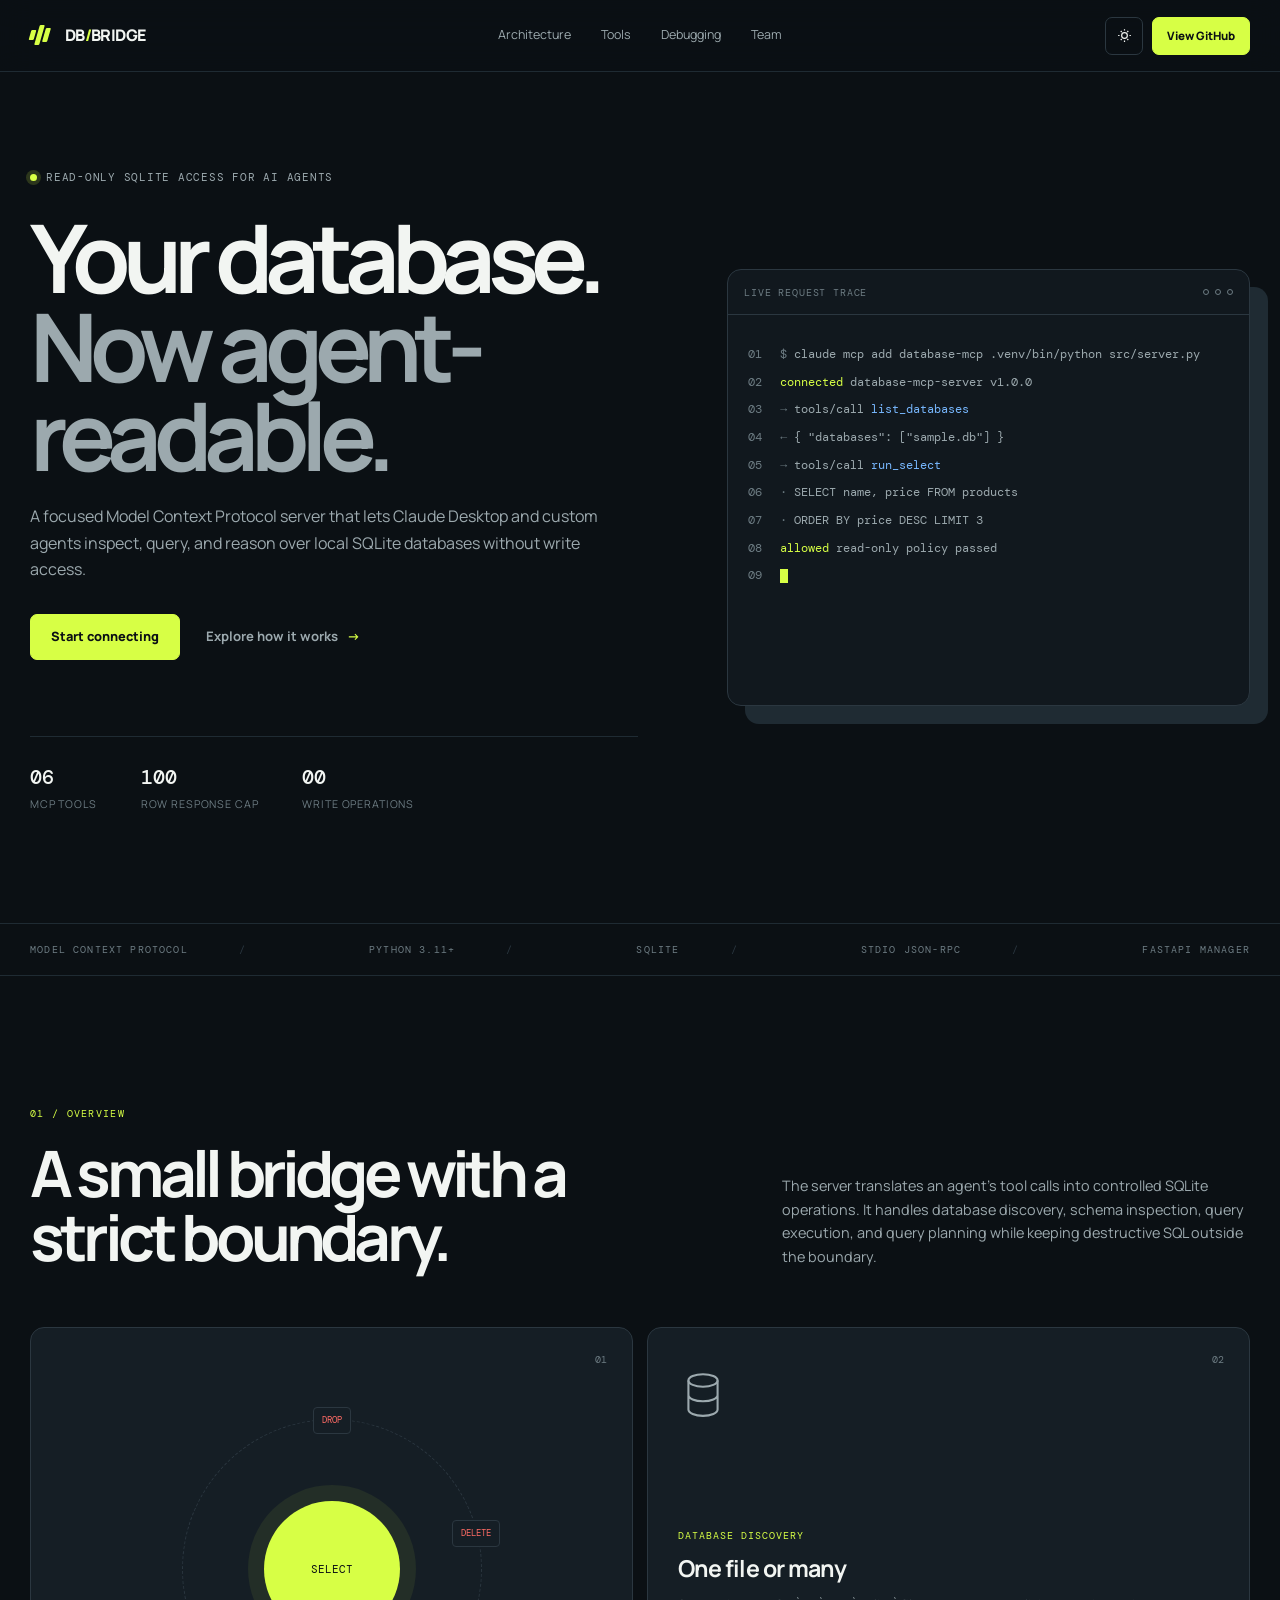
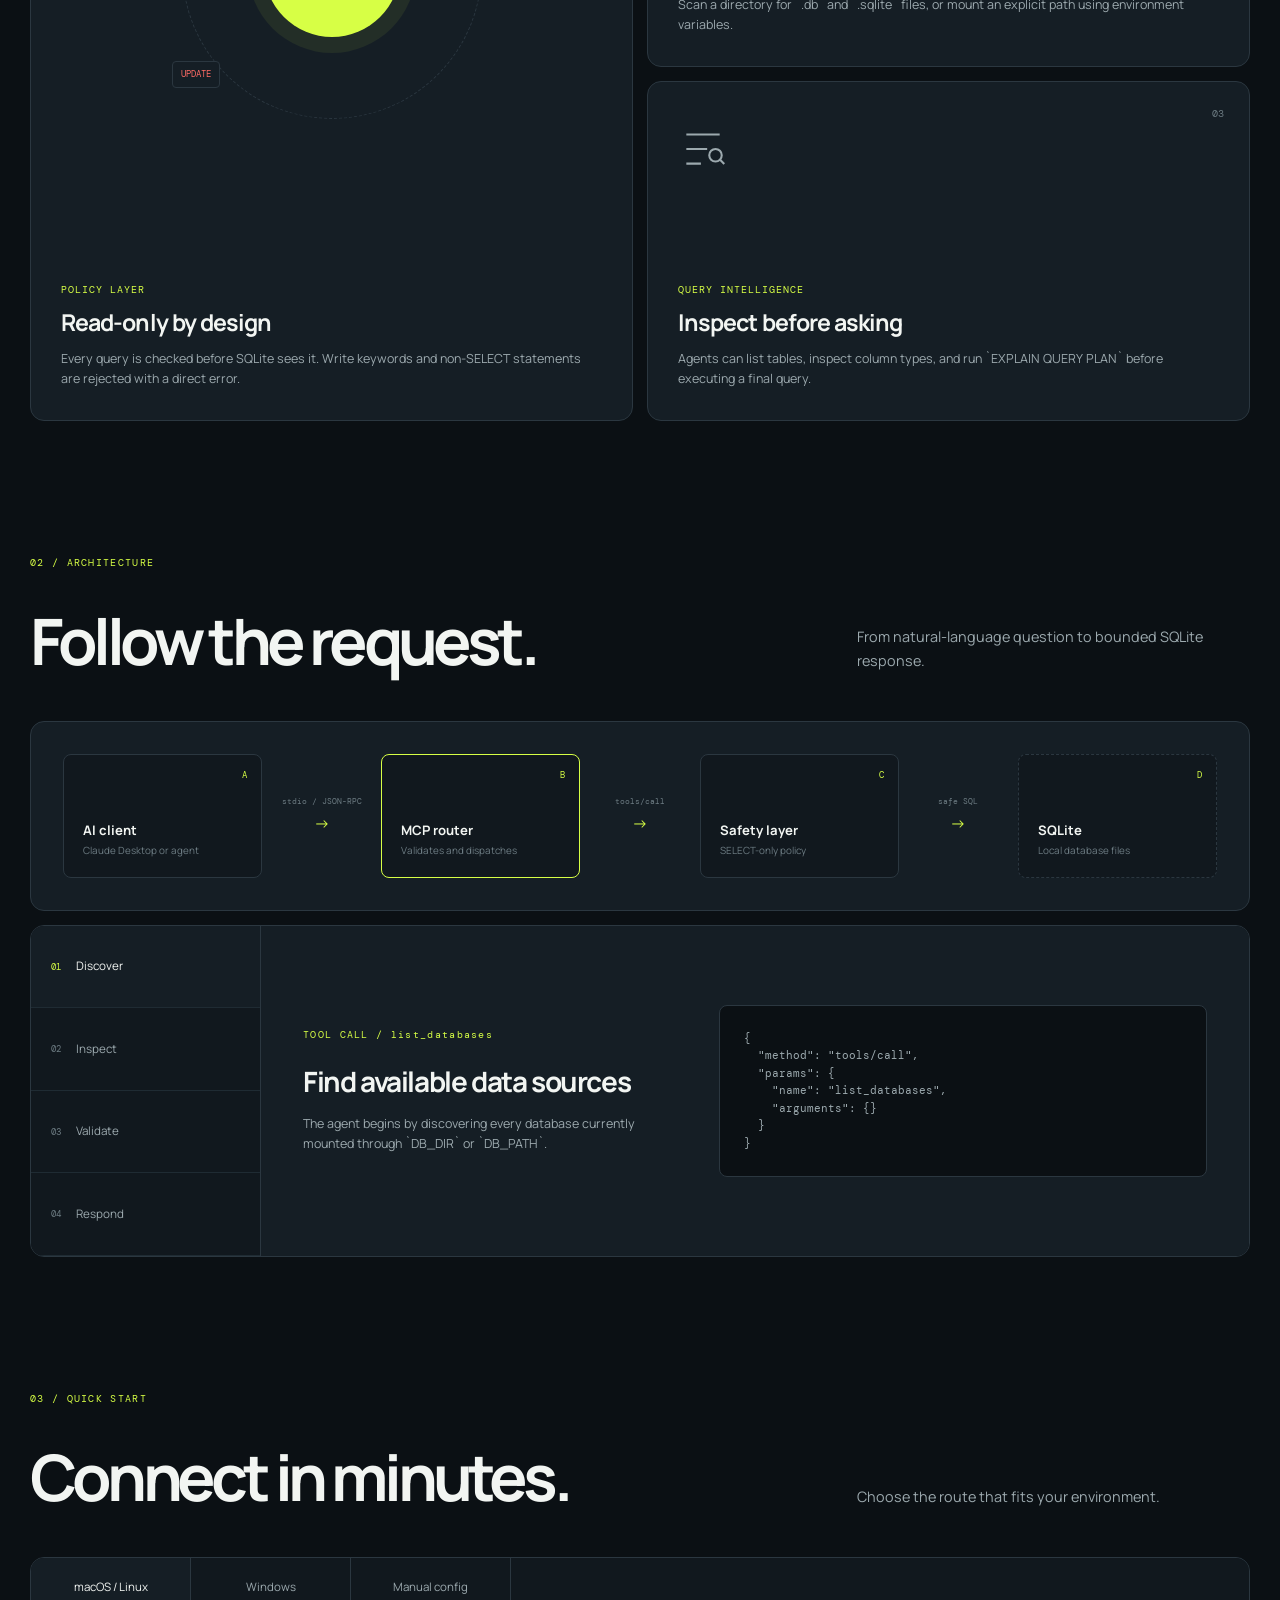
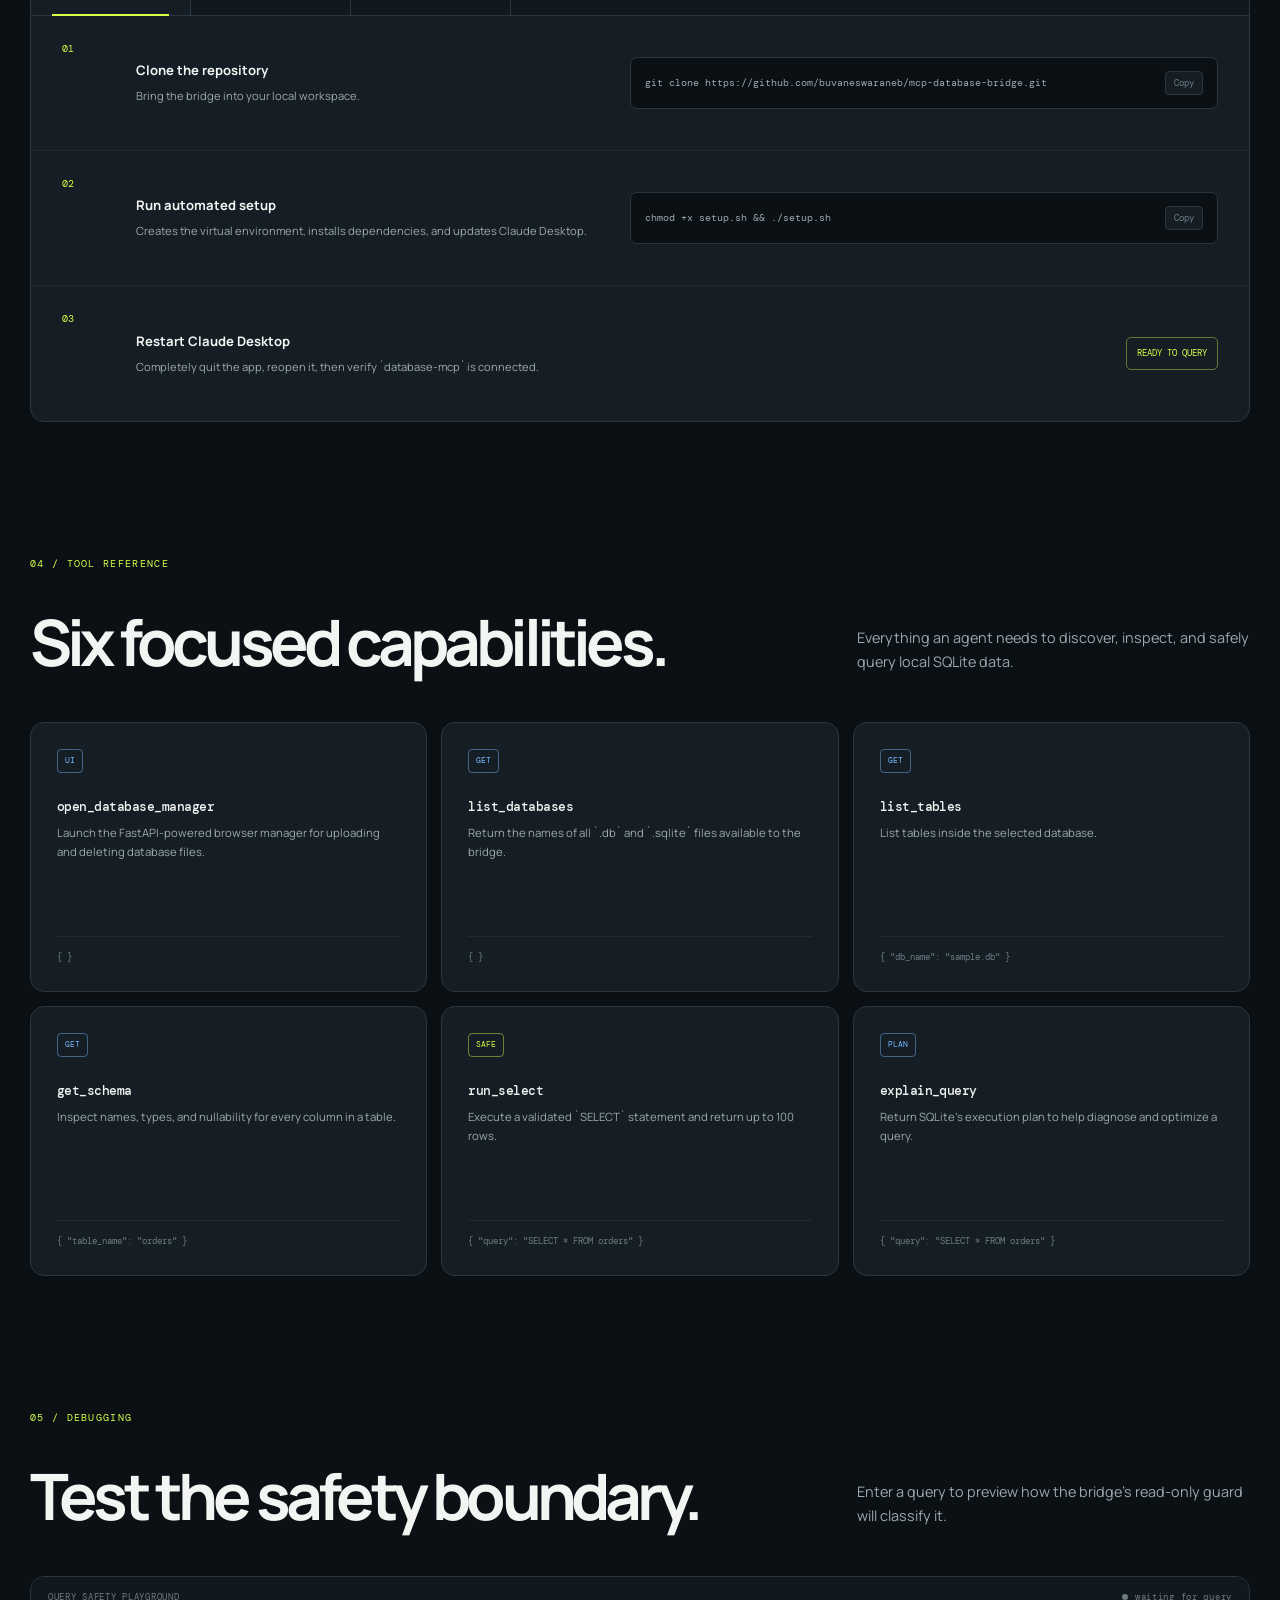
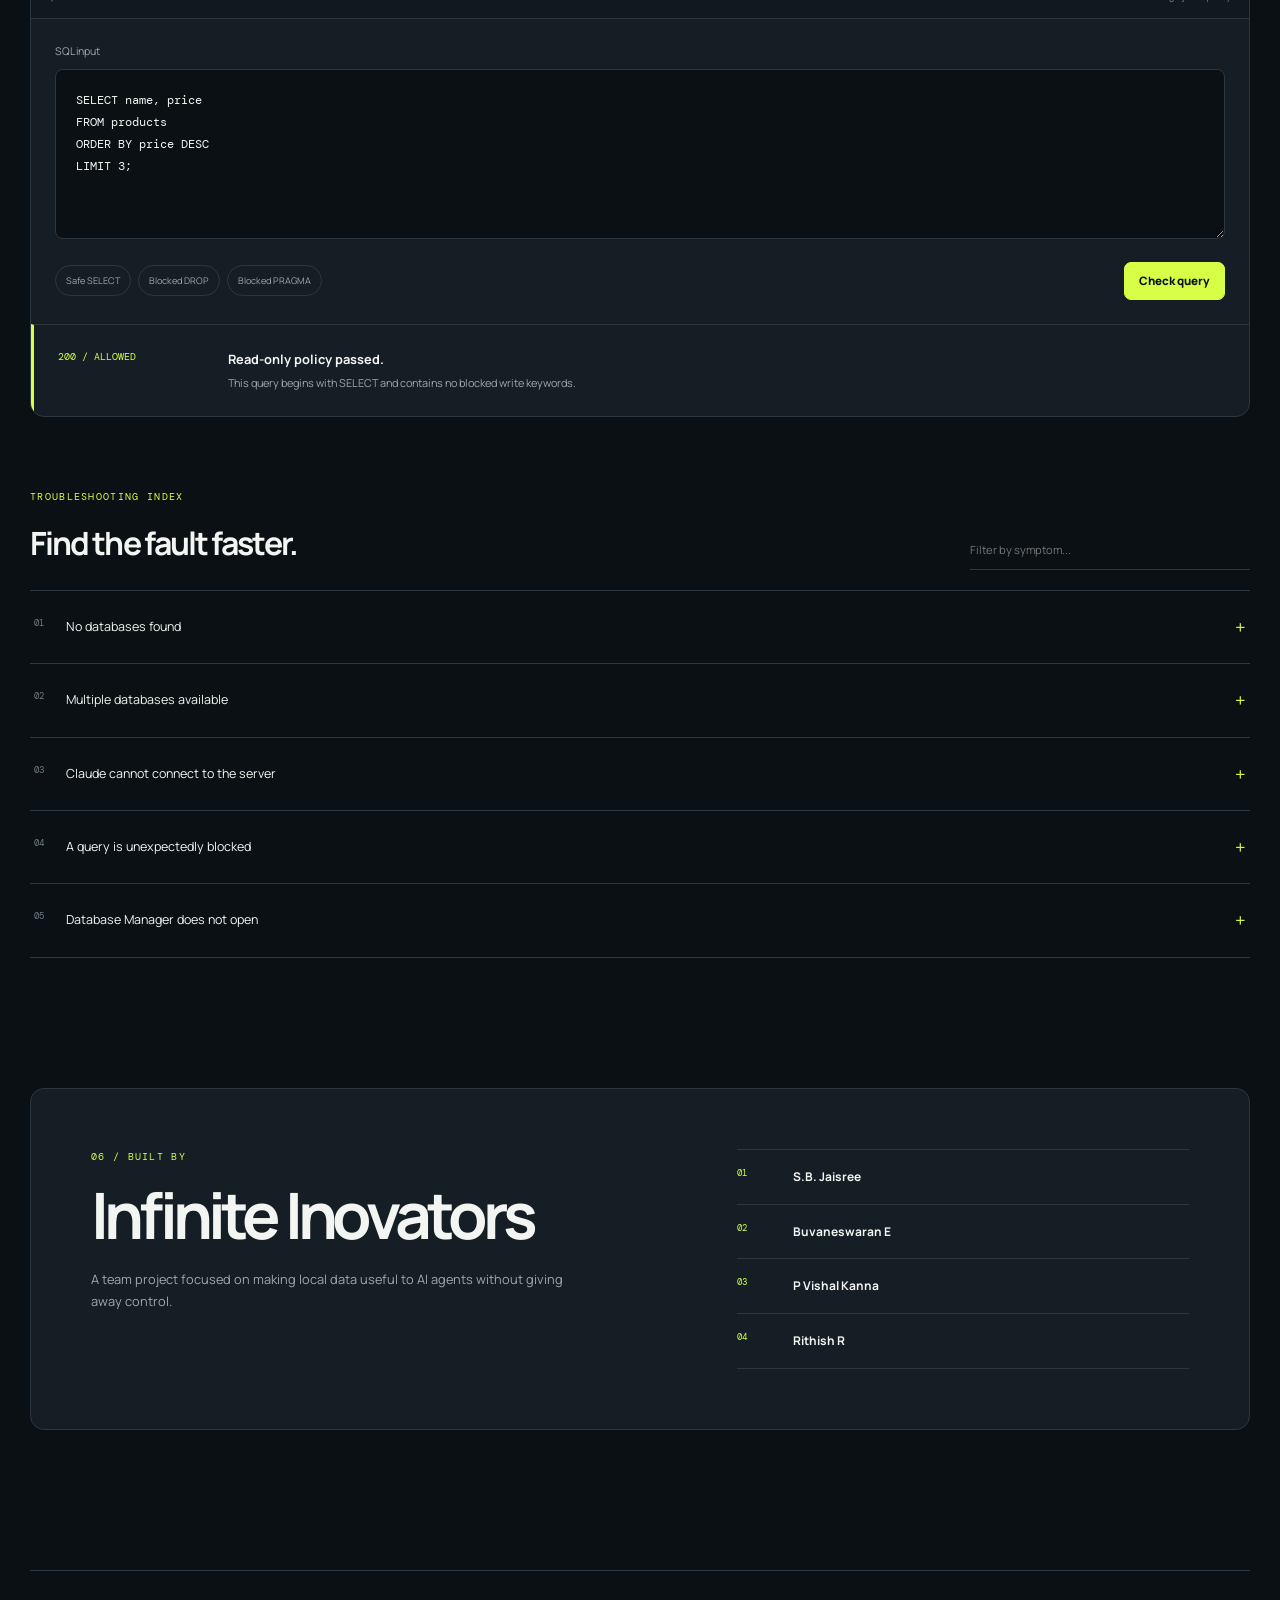
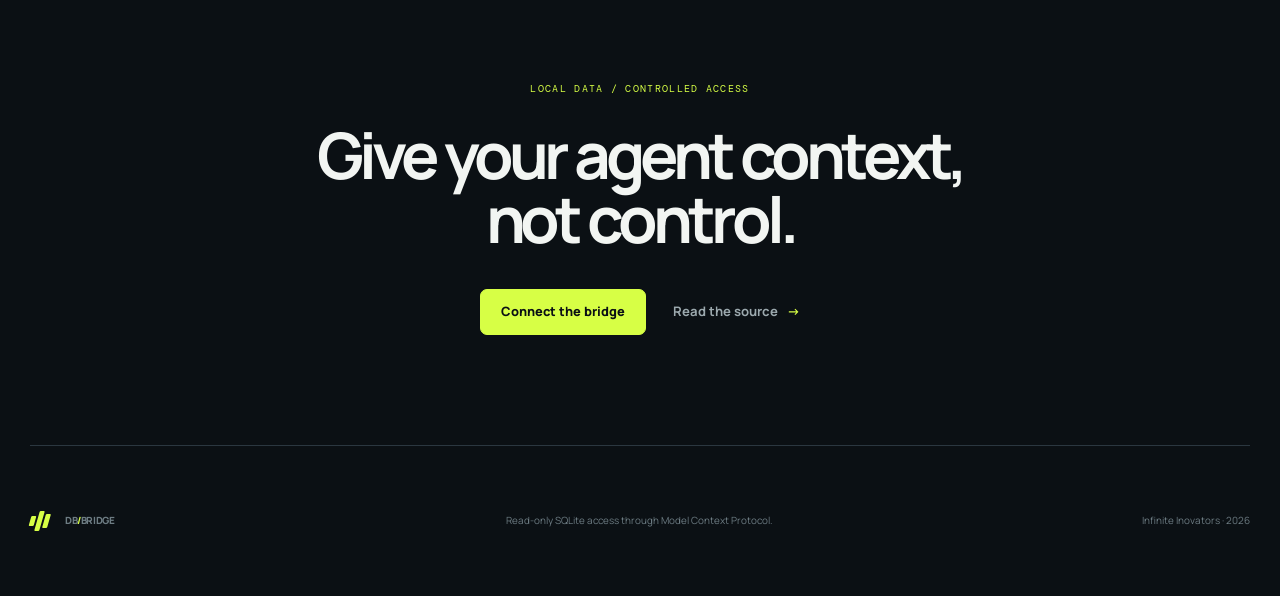
==== docs/web/index.html @ 30cb0cdf "Refactor code structure for improved readability and maintainability" ====
<!DOCTYPE html>
<html lang="en">
<head>
  <meta charset="UTF-8">
  <meta name="viewport" content="width=device-width, initial-scale=1.0">
  <meta name="description" content="Documentation for MCP Database Bridge, a read-only SQLite connector for AI agents.">
  <meta name="theme-color" content="#0b1014">
  <title>MCP Database Bridge | Documentation</title>
  <link rel="icon" type="image/jpeg" href="img/logo.png">
  <link rel="apple-touch-icon" href="img/logo.png">
  <link rel="preconnect" href="https://fonts.googleapis.com">
  <link rel="preconnect" href="https://fonts.gstatic.com" crossorigin>
  <link href="https://fonts.googleapis.com/css2?family=DM+Mono:wght@400;500&family=Manrope:wght@400;500;600;700;800&display=swap" rel="stylesheet">
  <link rel="stylesheet" href="style.css">
</head>
<body>
  <div class="progress-bar" id="progressBar"></div>

  <header class="site-header">
    <a class="brand" href="#top" aria-label="MCP Database Bridge home">
      <span class="brand-mark" aria-hidden="true">
        <span></span><span></span><span></span>
      </span>
      <span>DB<span class="brand-slash">/</span>BRIDGE</span>
    </a>
    <nav class="top-nav" aria-label="Primary navigation">
      <a href="#architecture">Architecture</a>
      <a href="#tools">Tools</a>
      <a href="#debugging">Debugging</a>
      <a href="#team">Team</a>
    </nav>
    <div class="header-actions">
      <button class="icon-button" id="themeToggle" type="button" aria-label="Toggle color theme">
        <svg viewBox="0 0 24 24" aria-hidden="true"><path d="M12 3v2m0 14v2M3 12h2m14 0h2m-3.64-6.36-1.42 1.42M8.06 16.94l-1.42 1.42m0-12.72 1.42 1.42m7.88 9.88 1.42 1.42M16 12a4 4 0 1 1-8 0 4 4 0 0 1 8 0Z"/></svg>
      </button>
      <a class="button button-small" href="https://github.com/buvaneswaraneb/mcp-database-bridge" target="_blank" rel="noreferrer">View GitHub</a>
    </div>
  </header>

  <main id="top">
    <section class="hero">
      <div class="hero-grid" aria-hidden="true"></div>
      <div class="hero-content reveal">
        <div class="eyebrow"><span class="status-dot"></span> Read-only SQLite access for AI agents</div>
        <h1>Your database.<br><span>Now agent-readable.</span></h1>
        <p class="hero-copy">A focused Model Context Protocol server that lets Claude Desktop and custom agents inspect, query, and reason over local SQLite databases without write access.</p>
        <div class="hero-actions">
          <a class="button" href="#quick-start">Start connecting</a>
          <a class="text-link" href="#architecture">Explore how it works <span aria-hidden="true">→</span></a>
        </div>
        <div class="hero-metrics" aria-label="Project highlights">
          <div><strong>06</strong><span>MCP tools</span></div>
          <div><strong>100</strong><span>row response cap</span></div>
          <div><strong>00</strong><span>write operations</span></div>
        </div>
      </div>

      <div class="terminal-window reveal">
        <div class="terminal-bar">
          <span>live request trace</span>
          <div class="terminal-controls"><i></i><i></i><i></i></div>
        </div>
        <div class="terminal-body" id="terminalBody">
          <div><span class="line-num">01</span><span class="muted">$</span> claude mcp add database-mcp .venv/bin/python src/server.py</div>
          <div><span class="line-num">02</span><span class="success">connected</span> database-mcp-server v1.0.0</div>
          <div><span class="line-num">03</span><span class="muted">→</span> tools/call <span class="accent">list_databases</span></div>
          <div><span class="line-num">04</span><span class="muted">←</span> { "databases": ["sample.db"] }</div>
          <div><span class="line-num">05</span><span class="muted">→</span> tools/call <span class="accent">run_select</span></div>
          <div><span class="line-num">06</span><span class="muted">·</span> SELECT name, price FROM products</div>
          <div><span class="line-num">07</span><span class="muted">·</span> ORDER BY price DESC LIMIT 3</div>
          <div><span class="line-num">08</span><span class="success">allowed</span> read-only policy passed</div>
          <div><span class="line-num">09</span><span class="cursor"></span></div>
        </div>
      </div>
    </section>

    <section class="trust-strip" aria-label="Technology stack">
      <span>MODEL CONTEXT PROTOCOL</span>
      <span>PYTHON 3.11+</span>
      <span>SQLITE</span>
      <span>STDIO JSON-RPC</span>
      <span>FASTAPI MANAGER</span>
    </section>

    <section class="section section-intro reveal">
      <div>
        <span class="section-kicker">01 / OVERVIEW</span>
        <h2>A small bridge with a strict boundary.</h2>
      </div>
      <p>The server translates an agent's tool calls into controlled SQLite operations. It handles database discovery, schema inspection, query execution, and query planning while keeping destructive SQL outside the boundary.</p>
    </section>

    <section class="feature-grid">
      <article class="feature-card feature-card-large reveal">
        <div class="card-index">01</div>
        <div class="safety-visual" aria-hidden="true">
          <div class="safety-ring outer"><span>DROP</span><span>UPDATE</span><span>DELETE</span></div>
          <div class="safety-ring inner">SELECT</div>
        </div>
        <div>
          <span class="card-label">Policy layer</span>
          <h3>Read-only by design</h3>
          <p>Every query is checked before SQLite sees it. Write keywords and non-SELECT statements are rejected with a direct error.</p>
        </div>
      </article>
      <article class="feature-card reveal">
        <div class="card-index">02</div>
        <div class="mini-icon">
          <svg viewBox="0 0 24 24" aria-hidden="true"><ellipse cx="12" cy="5" rx="7" ry="3"/><path d="M5 5v7c0 1.7 3.1 3 7 3s7-1.3 7-3V5M5 12v7c0 1.7 3.1 3 7 3s7-1.3 7-3v-7"/></svg>
        </div>
        <span class="card-label">Database discovery</span>
        <h3>One file or many</h3>
        <p>Scan a directory for `.db` and `.sqlite` files, or mount an explicit path using environment variables.</p>
      </article>
      <article class="feature-card reveal">
        <div class="card-index">03</div>
        <div class="mini-icon">
          <svg viewBox="0 0 24 24" aria-hidden="true"><path d="M4 5h16M4 12h10M4 19h7"/><circle cx="18" cy="15" r="3"/><path d="m20.2 17.2 2 2"/></svg>
        </div>
        <span class="card-label">Query intelligence</span>
        <h3>Inspect before asking</h3>
        <p>Agents can list tables, inspect column types, and run `EXPLAIN QUERY PLAN` before executing a final query.</p>
      </article>
    </section>

    <section class="section" id="architecture">
      <div class="section-heading reveal">
        <span class="section-kicker">02 / ARCHITECTURE</span>
        <h2>Follow the request.</h2>
        <p>From natural-language question to bounded SQLite response.</p>
      </div>

      <div class="flow-diagram reveal" aria-label="Architecture flow diagram">
        <div class="flow-node">
          <span class="node-id">A</span>
          <strong>AI client</strong>
          <small>Claude Desktop or agent</small>
        </div>
        <div class="flow-arrow"><span>stdio / JSON-RPC</span><i>→</i></div>
        <div class="flow-node active">
          <span class="node-id">B</span>
          <strong>MCP router</strong>
          <small>Validates and dispatches</small>
        </div>
        <div class="flow-arrow"><span>tools/call</span><i>→</i></div>
        <div class="flow-node">
          <span class="node-id">C</span>
          <strong>Safety layer</strong>
          <small>SELECT-only policy</small>
        </div>
        <div class="flow-arrow"><span>safe SQL</span><i>→</i></div>
        <div class="flow-node database-node">
          <span class="node-id">D</span>
          <strong>SQLite</strong>
          <small>Local database files</small>
        </div>
      </div>

      <div class="request-walkthrough reveal">
        <div class="walkthrough-tabs" role="tablist" aria-label="Request stages">
          <button class="walkthrough-tab active" type="button" data-step="0"><span>01</span> Discover</button>
          <button class="walkthrough-tab" type="button" data-step="1"><span>02</span> Inspect</button>
          <button class="walkthrough-tab" type="button" data-step="2"><span>03</span> Validate</button>
          <button class="walkthrough-tab" type="button" data-step="3"><span>04</span> Respond</button>
        </div>
        <div class="walkthrough-panel">
          <div>
            <span class="panel-label" id="flowLabel">TOOL CALL / list_databases</span>
            <h3 id="flowTitle">Find available data sources</h3>
            <p id="flowCopy">The agent begins by discovering every database currently mounted through `DB_DIR` or `DB_PATH`.</p>
          </div>
          <pre><code id="flowCode">{
  "method": "tools/call",
  "params": {
    "name": "list_databases",
    "arguments": {}
  }
}</code></pre>
        </div>
      </div>
    </section>

    <section class="section" id="quick-start">
      <div class="section-heading reveal">
        <span class="section-kicker">03 / QUICK START</span>
        <h2>Connect in minutes.</h2>
        <p>Choose the route that fits your environment.</p>
      </div>

      <div class="setup-shell reveal">
        <div class="setup-tabs" role="tablist" aria-label="Setup operating system">
          <button class="setup-tab active" type="button" data-target="setup-mac">macOS / Linux</button>
          <button class="setup-tab" type="button" data-target="setup-windows">Windows</button>
          <button class="setup-tab" type="button" data-target="setup-manual">Manual config</button>
        </div>
        <div class="setup-panel active" id="setup-mac">
          <ol class="steps">
            <li><span>01</span><div><strong>Clone the repository</strong><p>Bring the bridge into your local workspace.</p></div><div class="code-row"><code>git clone https://github.com/buvaneswaraneb/mcp-database-bridge.git</code><button class="copy-button" type="button" aria-label="Copy command">Copy</button></div></li>
            <li><span>02</span><div><strong>Run automated setup</strong><p>Creates the virtual environment, installs dependencies, and updates Claude Desktop.</p></div><div class="code-row"><code>chmod +x setup.sh &amp;&amp; ./setup.sh</code><button class="copy-button" type="button" aria-label="Copy command">Copy</button></div></li>
            <li><span>03</span><div><strong>Restart Claude Desktop</strong><p>Completely quit the app, reopen it, then verify `database-mcp` is connected.</p></div><div class="step-state">READY TO QUERY</div></li>
          </ol>
        </div>
        <div class="setup-panel" id="setup-windows">
          <ol class="steps">
            <li><span>01</span><div><strong>Clone and enter the project</strong><p>Use PowerShell or Command Prompt.</p></div><div class="code-row"><code>git clone https://github.com/buvaneswaraneb/mcp-database-bridge.git</code><button class="copy-button" type="button" aria-label="Copy command">Copy</button></div></li>
            <li><span>02</span><div><strong>Run the setup script</strong><p>Installs the Python environment and configures Claude Desktop.</p></div><div class="code-row"><code>setup.bat</code><button class="copy-button" type="button" aria-label="Copy command">Copy</button></div></li>
            <li><span>03</span><div><strong>Restart Claude Desktop</strong><p>Close the application completely before reopening it.</p></div><div class="step-state">READY TO QUERY</div></li>
          </ol>
        </div>
        <div class="setup-panel" id="setup-manual">
          <div class="manual-grid">
            <div>
              <span class="panel-label">CLAUDE CODE</span>
              <p>Register the MCP server using the Python executable from your virtual environment.</p>
              <div class="code-block"><button class="copy-button" type="button" aria-label="Copy command">Copy</button><code>python3 -m venv .venv
source .venv/bin/activate
pip install -r requirements.txt
claude mcp add database-mcp .venv/bin/python src/server.py</code></div>
            </div>
            <div>
              <span class="panel-label">ENVIRONMENT</span>
              <p>Mount a directory of databases or a single explicit database path.</p>
              <div class="code-block"><button class="copy-button" type="button" aria-label="Copy environment example">Copy</button><code>DB_DIR=/absolute/path/to/databases
DB_PATH=/absolute/path/to/example.db</code></div>
            </div>
          </div>
        </div>
      </div>
    </section>

    <section class="section" id="tools">
      <div class="section-heading reveal">
        <span class="section-kicker">04 / TOOL REFERENCE</span>
        <h2>Six focused capabilities.</h2>
        <p>Everything an agent needs to discover, inspect, and safely query local SQLite data.</p>
      </div>
      <div class="tools-grid">
        <article class="tool-card reveal"><span class="tool-method">UI</span><h3>open_database_manager</h3><p>Launch the FastAPI-powered browser manager for uploading and deleting database files.</p><code>{ }</code></article>
        <article class="tool-card reveal"><span class="tool-method">GET</span><h3>list_databases</h3><p>Return the names of all `.db` and `.sqlite` files available to the bridge.</p><code>{ }</code></article>
        <article class="tool-card reveal"><span class="tool-method">GET</span><h3>list_tables</h3><p>List tables inside the selected database.</p><code>{ "db_name": "sample.db" }</code></article>
        <article class="tool-card reveal"><span class="tool-method">GET</span><h3>get_schema</h3><p>Inspect names, types, and nullability for every column in a table.</p><code>{ "table_name": "orders" }</code></article>
        <article class="tool-card reveal"><span class="tool-method secure">SAFE</span><h3>run_select</h3><p>Execute a validated `SELECT` statement and return up to 100 rows.</p><code>{ "query": "SELECT * FROM orders" }</code></article>
        <article class="tool-card reveal"><span class="tool-method">PLAN</span><h3>explain_query</h3><p>Return SQLite's execution plan to help diagnose and optimize a query.</p><code>{ "query": "SELECT * FROM orders" }</code></article>
      </div>
    </section>

    <section class="section debugger-section" id="debugging">
      <div class="section-heading reveal">
        <span class="section-kicker">05 / DEBUGGING</span>
        <h2>Test the safety boundary.</h2>
        <p>Enter a query to preview how the bridge's read-only guard will classify it.</p>
      </div>

      <div class="query-lab reveal">
        <div class="lab-header"><span>QUERY SAFETY PLAYGROUND</span><span class="lab-status" id="labStatus"><i></i> waiting for query</span></div>
        <div class="lab-body">
          <label for="queryInput">SQL input</label>
          <textarea id="queryInput" spellcheck="false">SELECT name, price
FROM products
ORDER BY price DESC
LIMIT 3;</textarea>
          <div class="lab-actions">
            <div>
              <button class="chip query-example" type="button" data-query="SELECT * FROM customers LIMIT 10;">Safe SELECT</button>
              <button class="chip query-example" type="button" data-query="DROP TABLE customers;">Blocked DROP</button>
              <button class="chip query-example" type="button" data-query="PRAGMA table_info(customers);">Blocked PRAGMA</button>
            </div>
            <button class="button button-small" id="checkQuery" type="button">Check query</button>
          </div>
        </div>
        <div class="lab-result allowed" id="labResult">
          <span class="result-code">200 / ALLOWED</span>
          <div><strong>Read-only policy passed.</strong><p>This query begins with SELECT and contains no blocked write keywords.</p></div>
        </div>
      </div>

      <div class="troubleshooting reveal">
        <div class="trouble-header">
          <div><span class="panel-label">TROUBLESHOOTING INDEX</span><h3>Find the fault faster.</h3></div>
          <input type="search" id="troubleSearch" placeholder="Filter by symptom..." aria-label="Filter troubleshooting tips">
        </div>
        <div class="accordion" id="troubleAccordion">
          <article class="accordion-item" data-search="no databases found db_dir db_path path file">
            <button type="button" aria-expanded="false"><span><i>01</i>No databases found</span><b>+</b></button>
            <div class="accordion-content"><p>Confirm `DB_DIR` points to a readable directory containing `.db` or `.sqlite` files. If using `DB_PATH`, make sure it is an absolute path to an existing file.</p><code>DB_DIR=/absolute/path/to/sample_data</code></div>
          </article>
          <article class="accordion-item" data-search="multiple databases specify db_name available">
            <button type="button" aria-expanded="false"><span><i>02</i>Multiple databases available</span><b>+</b></button>
            <div class="accordion-content"><p>When more than one database is mounted, include `db_name` in tool arguments so the bridge can resolve the correct file.</p><code>{ "db_name": "sample.db" }</code></div>
          </article>
          <article class="accordion-item" data-search="claude desktop server disconnected config restart command path">
            <button type="button" aria-expanded="false"><span><i>03</i>Claude cannot connect to the server</span><b>+</b></button>
            <div class="accordion-content"><p>Use absolute paths in `claude_desktop_config.json`, verify the virtual environment exists, and completely restart Claude Desktop after changing configuration.</p><code>claude mcp list</code></div>
          </article>
          <article class="accordion-item" data-search="query blocked select forbidden keyword pragma update drop write">
            <button type="button" aria-expanded="false"><span><i>04</i>A query is unexpectedly blocked</span><b>+</b></button>
            <div class="accordion-content"><p>The guard rejects queries containing `INSERT`, `UPDATE`, `DELETE`, `DROP`, `CREATE`, `ALTER`, `TRUNCATE`, or `PRAGMA`. Keep the statement to a direct `SELECT` query.</p><code>SELECT * FROM products LIMIT 20;</code></div>
          </article>
          <article class="accordion-item" data-search="web manager port 8000 uvicorn upload api browser">
            <button type="button" aria-expanded="false"><span><i>05</i>Database Manager does not open</span><b>+</b></button>
            <div class="accordion-content"><p>Start the manager directly and inspect the terminal output. Ensure port `8000` is free and all requirements are installed.</p><code>python -m uvicorn src.web:app --port 8000</code></div>
          </article>
        </div>
        <p class="no-results" id="noResults">No matching debugging tip found.</p>
      </div>
    </section>

    <section class="section" id="team">
      <div class="team-banner reveal">
        <div>
          <span class="section-kicker">06 / BUILT BY</span>
          <h2>Infinite Inovators</h2>
          <p>A team project focused on making local data useful to AI agents without giving away control.</p>
        </div>
        <div class="team-list" aria-label="Team members">
          <div><span>01</span><strong>S.B. Jaisree</strong></div>
          <div><span>02</span><strong>Buvaneswaran E</strong></div>
          <div><span>03</span><strong>P Vishal Kanna</strong></div>
          <div><span>04</span><strong>Rithish R</strong></div>
        </div>
      </div>
    </section>

    <section class="closing-cta reveal">
      <span class="section-kicker">LOCAL DATA / CONTROLLED ACCESS</span>
      <h2>Give your agent context,<br>not control.</h2>
      <div>
        <a class="button" href="#quick-start">Connect the bridge</a>
        <a class="text-link" href="https://github.com/buvaneswaraneb/mcp-database-bridge" target="_blank" rel="noreferrer">Read the source <span aria-hidden="true">→</span></a>
      </div>
    </section>
  </main>

  <footer>
    <a class="brand" href="#top" aria-label="MCP Database Bridge home"><span class="brand-mark" aria-hidden="true"><span></span><span></span><span></span></span><span>DB<span class="brand-slash">/</span>BRIDGE</span></a>
    <p>Read-only SQLite access through Model Context Protocol.</p>
    <p>Infinite Inovators · 2026</p>
  </footer>

  <div class="toast" id="toast" role="status">Copied to clipboard</div>
  <script src="script.js"></script>
</body>
</html>
---- docs/web/style.css ----
:root {
  --bg: #0b1014;
  --bg-raised: #11181e;
  --panel: #151e25;
  --panel-strong: #1a252d;
  --line: #2b3740;
  --line-soft: #1f2b33;
  --text: #f2f5f2;
  --muted: #9ca9ae;
  --faint: #6d7c83;
  --accent: #d7ff45;
  --accent-dark: #0b1014;
  --red: #ff6b65;
  --blue: #78b8ff;
  --max: 1220px;
  --radius: 14px;
}

[data-theme="light"] {
  --bg: #f3f4ee;
  --bg-raised: #e9ebe3;
  --panel: #fbfcf7;
  --panel-strong: #ffffff;
  --line: #cdd2c8;
  --line-soft: #dfe3da;
  --text: #101619;
  --muted: #566368;
  --faint: #7d888b;
  --accent: #b5df19;
  --accent-dark: #111711;
  --red: #c9403a;
  --blue: #246cab;
}

* { box-sizing: border-box; }
html { scroll-behavior: smooth; scroll-padding-top: 88px; }
body {
  margin: 0;
  overflow-x: hidden;
  background: var(--bg);
  color: var(--text);
  font-family: "Manrope", sans-serif;
  line-height: 1.65;
  transition: background-color .25s ease, color .25s ease;
}
button, input, textarea { font: inherit; }
button, a { -webkit-tap-highlight-color: transparent; }
a { color: inherit; text-decoration: none; }
code, pre, .section-kicker, .eyebrow, .panel-label, .tool-method, .card-index, .node-id, .step-state, .lab-header, .result-code {
  font-family: "DM Mono", monospace;
}

.progress-bar {
  position: fixed;
  inset: 0 auto auto 0;
  width: 0;
  height: 2px;
  background: var(--accent);
  z-index: 100;
}

.site-header {
  position: sticky;
  top: 0;
  z-index: 50;
  height: 72px;
  display: grid;
  grid-template-columns: 1fr auto 1fr;
  align-items: center;
  padding: 0 max(24px, calc((100vw - var(--max)) / 2));
  background: color-mix(in srgb, var(--bg) 90%, transparent);
  border-bottom: 1px solid var(--line-soft);
  backdrop-filter: blur(16px);
}
.brand { display: inline-flex; align-items: center; gap: 10px; width: fit-content; font-weight: 800; letter-spacing: -.04em; }
.brand-slash { color: var(--accent); }
.brand-mark { position: relative; display: inline-flex; align-items: center; gap: 2px; width: 25px; height: 20px; }
.brand-mark span { width: 5px; background: var(--accent); border-radius: 1px; transform: skew(-16deg); }
.brand-mark span:nth-child(1) { height: 10px; }
.brand-mark span:nth-child(2) { height: 20px; }
.brand-mark span:nth-child(3) { height: 14px; }
.top-nav { display: flex; align-items: center; gap: 30px; font-size: .78rem; color: var(--muted); }
.top-nav a { transition: color .2s ease; }
.top-nav a:hover, .top-nav a.active { color: var(--text); }
.header-actions { justify-self: end; display: flex; align-items: center; gap: 9px; }
.icon-button {
  display: grid;
  place-items: center;
  width: 38px;
  height: 38px;
  padding: 0;
  color: var(--text);
  background: transparent;
  border: 1px solid var(--line);
  border-radius: 7px;
  cursor: pointer;
}
.icon-button svg { width: 17px; fill: none; stroke: currentColor; stroke-width: 1.7; }
.button {
  display: inline-flex;
  align-items: center;
  justify-content: center;
  min-height: 46px;
  padding: 0 20px;
  background: var(--accent);
  border: 1px solid var(--accent);
  border-radius: 7px;
  color: var(--accent-dark);
  font-size: .8rem;
  font-weight: 800;
  cursor: pointer;
  transition: transform .2s ease, background-color .2s ease;
}
.button:hover { transform: translateY(-2px); background: color-mix(in srgb, var(--accent) 86%, white); }
.button-small { min-height: 38px; padding: 0 14px; font-size: .72rem; }
.text-link { display: inline-flex; gap: 9px; align-items: center; color: var(--muted); font-size: .82rem; font-weight: 700; }
.text-link span { color: var(--accent); transition: transform .2s ease; }
.text-link:hover span { transform: translateX(4px); }

.hero {
  position: relative;
  min-height: calc(100vh - 72px);
  display: grid;
  grid-template-columns: minmax(0, 1fr) minmax(440px, .86fr);
  align-items: center;
  gap: 7vw;
  max-width: var(--max);
  margin: 0 auto;
  padding: 90px 0 110px;
}
.hero-grid { display: none; }
.hero-content { position: relative; z-index: 1; }
.hero-content, .terminal-window { min-width: 0; }
.eyebrow {
  display: inline-flex;
  align-items: center;
  gap: 9px;
  color: var(--muted);
  font-size: .68rem;
  letter-spacing: .07em;
  text-transform: uppercase;
}
.status-dot { width: 7px; height: 7px; border-radius: 50%; background: var(--accent); box-shadow: 0 0 0 4px color-mix(in srgb, var(--accent) 16%, transparent); }
h1, h2, h3, p { margin-top: 0; }
h1 {
  margin: 24px 0 24px;
  font-size: clamp(4.4rem, 7.4vw, 7.4rem);
  line-height: .94;
  letter-spacing: -.085em;
}
h1 span { color: var(--muted); }
.hero-copy { max-width: 610px; margin-bottom: 31px; color: var(--muted); font-size: 1rem; }
.hero-actions { display: flex; align-items: center; gap: 26px; }
.hero-metrics { display: flex; gap: 44px; margin-top: 76px; padding-top: 24px; border-top: 1px solid var(--line-soft); }
.hero-metrics div { display: grid; gap: 2px; }
.hero-metrics strong { font-family: "DM Mono", monospace; font-size: 1.25rem; font-weight: 500; }
.hero-metrics span { color: var(--faint); font-size: .67rem; text-transform: uppercase; letter-spacing: .08em; }

.terminal-window { position: relative; z-index: 2; overflow: hidden; border: 1px solid var(--line); border-radius: var(--radius); background: var(--bg-raised); box-shadow: 18px 18px 0 var(--line-soft); transform: rotate(1deg); }
.terminal-bar { height: 45px; display: flex; align-items: center; justify-content: space-between; padding: 0 16px; border-bottom: 1px solid var(--line); color: var(--faint); font: .65rem "DM Mono", monospace; text-transform: uppercase; letter-spacing: .08em; }
.terminal-controls { display: flex; gap: 6px; }
.terminal-controls i { width: 6px; height: 6px; border: 1px solid var(--faint); border-radius: 50%; }
.terminal-body { min-height: 390px; padding: 26px 20px; color: var(--muted); font: .72rem/2.4 "DM Mono", monospace; }
.terminal-body div { white-space: nowrap; }
.line-num { display: inline-block; width: 32px; color: var(--faint); user-select: none; }
.terminal-body .success { color: var(--accent); }
.terminal-body .accent { color: var(--blue); }
.terminal-body .muted { color: var(--faint); }
.cursor { display: inline-block; width: 8px; height: 14px; background: var(--accent); vertical-align: middle; animation: blink 1s step-end infinite; }
@keyframes blink { 50% { opacity: 0; } }

.trust-strip { display: flex; align-items: center; justify-content: space-between; gap: 20px; padding: 19px max(24px, calc((100vw - var(--max)) / 2)); border-block: 1px solid var(--line-soft); color: var(--faint); font: .61rem "DM Mono", monospace; letter-spacing: .12em; }
.trust-strip span:not(:last-child)::after { content: "/"; margin-left: 4vw; color: var(--line); }

.section { max-width: var(--max); margin: 0 auto; padding: 130px 0 0; }
.section-intro { display: grid; grid-template-columns: 1fr .75fr; align-items: end; gap: 10vw; }
.section-kicker, .panel-label { display: block; color: var(--accent); font-size: .63rem; letter-spacing: .13em; }
.section-intro h2, .section-heading h2, .team-banner h2, .closing-cta h2 { margin: 18px 0 0; font-size: clamp(2.8rem, 5vw, 5.3rem); line-height: 1; letter-spacing: -.075em; }
.section-intro p, .section-heading p { margin: 0; color: var(--muted); font-size: .9rem; }
.section-heading { display: grid; grid-template-columns: 1fr .5fr; align-items: end; gap: 40px; margin-bottom: 48px; }
.section-heading .section-kicker { grid-column: 1 / -1; margin-bottom: -21px; }

.feature-grid { max-width: var(--max); margin: 58px auto 0; display: grid; grid-template-columns: repeat(2, 1fr); gap: 14px; }
.feature-card { position: relative; min-height: 340px; display: flex; flex-direction: column; justify-content: flex-end; padding: 30px; overflow: hidden; border: 1px solid var(--line); border-radius: var(--radius); background: var(--panel); }
.feature-card-large { grid-row: span 2; min-height: 694px; }
.card-index { position: absolute; top: 24px; right: 25px; color: var(--faint); font-size: .62rem; }
.card-label { display: block; margin-bottom: 7px; color: var(--accent); font: .61rem "DM Mono", monospace; text-transform: uppercase; letter-spacing: .1em; }
.feature-card h3 { margin-bottom: 7px; font-size: 1.45rem; letter-spacing: -.04em; }
.feature-card p { margin-bottom: 0; color: var(--muted); font-size: .78rem; }
.mini-icon { position: absolute; top: 42px; left: 30px; color: var(--muted); }
.mini-icon svg { width: 50px; fill: none; stroke: currentColor; stroke-width: 1; }
.safety-visual { position: absolute; inset: 76px 0 auto; height: 330px; display: grid; place-items: center; }
.safety-ring { border-radius: 50%; display: grid; place-items: center; font-family: "DM Mono", monospace; }
.safety-ring.outer { position: relative; width: 300px; height: 300px; border: 1px dashed var(--line); color: var(--red); animation: rotate 28s linear infinite; }
.safety-ring.outer span { position: absolute; padding: 5px 8px; background: var(--panel); border: 1px solid var(--line); border-radius: 4px; font-size: .56rem; }
.safety-ring.outer span:nth-child(1) { top: -13px; }
.safety-ring.outer span:nth-child(2) { bottom: 30px; left: -11px; }
.safety-ring.outer span:nth-child(3) { right: -19px; top: 100px; }
.safety-ring.inner { position: absolute; width: 136px; height: 136px; background: var(--accent); color: var(--accent-dark); font-size: .7rem; box-shadow: 0 0 0 16px color-mix(in srgb, var(--accent) 7%, transparent); }
@keyframes rotate { to { transform: rotate(360deg); } }

.flow-diagram { display: grid; grid-template-columns: 1fr .6fr 1fr .6fr 1fr .6fr 1fr; align-items: center; padding: 32px; border: 1px solid var(--line); border-radius: var(--radius); background: var(--panel); }
.flow-node { position: relative; min-height: 124px; display: flex; flex-direction: column; justify-content: flex-end; padding: 19px; border: 1px solid var(--line); border-radius: 8px; background: var(--bg-raised); }
.flow-node.active { border-color: var(--accent); }
.flow-node.database-node { border-style: dashed; }
.node-id { position: absolute; top: 13px; right: 14px; color: var(--accent); font-size: .58rem; }
.flow-node strong { font-size: .82rem; }
.flow-node small { color: var(--faint); font-size: .62rem; }
.flow-arrow { display: grid; gap: 4px; justify-items: center; color: var(--faint); }
.flow-arrow span { font: .5rem "DM Mono", monospace; white-space: nowrap; }
.flow-arrow i { color: var(--accent); font-style: normal; }

.request-walkthrough { margin-top: 14px; display: grid; grid-template-columns: 230px 1fr; border: 1px solid var(--line); border-radius: var(--radius); overflow: hidden; }
.walkthrough-tabs { display: flex; flex-direction: column; background: var(--bg-raised); border-right: 1px solid var(--line); }
.walkthrough-tab { flex: 1; display: flex; align-items: center; gap: 15px; padding: 17px 20px; color: var(--muted); background: transparent; border: 0; border-bottom: 1px solid var(--line-soft); text-align: left; font-size: .73rem; cursor: pointer; }
.walkthrough-tab span { color: var(--faint); font: .58rem "DM Mono", monospace; }
.walkthrough-tab.active { color: var(--text); background: var(--panel); }
.walkthrough-tab.active span { color: var(--accent); }
.walkthrough-panel { min-height: 330px; display: grid; grid-template-columns: .75fr 1fr; align-items: center; gap: 50px; padding: 42px; background: var(--panel); }
.walkthrough-panel h3 { margin: 14px 0 10px; font-size: 1.75rem; letter-spacing: -.05em; }
.walkthrough-panel p { margin: 0; color: var(--muted); font-size: .78rem; }
.walkthrough-panel pre { margin: 0; padding: 24px; overflow-x: auto; border: 1px solid var(--line); border-radius: 8px; background: var(--bg); color: var(--muted); font-size: .66rem; }

.setup-shell { overflow: hidden; border: 1px solid var(--line); border-radius: var(--radius); background: var(--panel); }
.setup-tabs { display: flex; border-bottom: 1px solid var(--line); background: var(--bg-raised); }
.setup-tab { position: relative; min-width: 160px; padding: 19px 22px; color: var(--muted); background: transparent; border: 0; border-right: 1px solid var(--line); font-size: .72rem; cursor: pointer; }
.setup-tab.active { color: var(--text); background: var(--panel); }
.setup-tab.active::after { content: ""; position: absolute; left: 21px; right: 21px; bottom: -1px; height: 2px; background: var(--accent); }
.setup-panel { display: none; }
.setup-panel.active { display: block; }
.steps { margin: 0; padding: 0; list-style: none; }
.steps li { min-height: 135px; display: grid; grid-template-columns: 50px .8fr 1fr; align-items: center; gap: 24px; padding: 26px 31px; border-bottom: 1px solid var(--line-soft); }
.steps li:last-child { border-bottom: 0; }
.steps li > span { align-self: start; color: var(--accent); font: .62rem "DM Mono", monospace; }
.steps strong { display: block; margin-bottom: 5px; font-size: .82rem; }
.steps p, .manual-grid p { margin: 0; color: var(--muted); font-size: .7rem; }
.code-row, .code-block { position: relative; display: flex; align-items: center; justify-content: space-between; gap: 16px; padding: 13px 14px; overflow: auto; border: 1px solid var(--line); border-radius: 7px; background: var(--bg); }
.code-row code, .code-block code { color: var(--muted); font-size: .62rem; white-space: pre; }
.copy-button { flex: 0 0 auto; padding: 5px 8px; color: var(--faint); background: var(--panel); border: 1px solid var(--line); border-radius: 4px; font: .55rem "DM Mono", monospace; cursor: pointer; }
.copy-button:hover { color: var(--accent); border-color: var(--accent); }
.step-state { justify-self: end; padding: 8px 10px; color: var(--accent); border: 1px solid color-mix(in srgb, var(--accent) 40%, transparent); border-radius: 5px; font-size: .58rem; }
.manual-grid { display: grid; grid-template-columns: 1fr 1fr; gap: 1px; background: var(--line); }
.manual-grid > div { padding: 35px; background: var(--panel); }
.manual-grid p { min-height: 54px; margin: 14px 0 18px; }
.code-block { align-items: flex-start; min-height: 150px; }
.code-block .copy-button { position: absolute; top: 10px; right: 10px; }

.tools-grid { display: grid; grid-template-columns: repeat(3, 1fr); gap: 14px; }
.tool-card { min-height: 270px; display: flex; flex-direction: column; align-items: flex-start; padding: 26px; border: 1px solid var(--line); border-radius: var(--radius); background: var(--panel); transition: transform .2s ease, border-color .2s ease; }
.tool-card:hover { transform: translateY(-4px); border-color: var(--faint); }
.tool-method { padding: 4px 7px; color: var(--blue); border: 1px solid color-mix(in srgb, var(--blue) 45%, transparent); border-radius: 4px; font-size: .53rem; }
.tool-method.secure { color: var(--accent); border-color: color-mix(in srgb, var(--accent) 45%, transparent); }
.tool-card h3 { margin: 25px 0 9px; font: 500 .82rem "DM Mono", monospace; letter-spacing: -.04em; }
.tool-card p { color: var(--muted); font-size: .71rem; }
.tool-card code { display: block; width: 100%; margin-top: auto; padding-top: 13px; border-top: 1px solid var(--line-soft); color: var(--faint); font-size: .55rem; white-space: nowrap; overflow: hidden; text-overflow: ellipsis; }

.query-lab { overflow: hidden; border: 1px solid var(--line); border-radius: var(--radius); background: var(--panel); }
.lab-header { display: flex; justify-content: space-between; padding: 13px 17px; border-bottom: 1px solid var(--line); background: var(--bg-raised); color: var(--faint); font-size: .56rem; letter-spacing: .08em; }
.lab-status { display: flex; align-items: center; gap: 7px; }
.lab-status i { width: 6px; height: 6px; border-radius: 50%; background: var(--faint); }
.lab-body { padding: 24px; }
.lab-body label { display: block; margin-bottom: 9px; color: var(--muted); font-size: .66rem; }
.lab-body textarea { width: 100%; min-height: 170px; resize: vertical; padding: 20px; outline: 0; color: var(--text); background: var(--bg); border: 1px solid var(--line); border-radius: 8px; font: .72rem/1.9 "DM Mono", monospace; }
.lab-body textarea:focus { border-color: var(--accent); }
.lab-actions { display: flex; align-items: center; justify-content: space-between; gap: 20px; margin-top: 15px; }
.lab-actions > div { display: flex; gap: 7px; }
.chip { padding: 7px 10px; color: var(--muted); background: transparent; border: 1px solid var(--line); border-radius: 20px; font-size: .57rem; cursor: pointer; }
.chip:hover { color: var(--text); border-color: var(--faint); }
.lab-result { display: grid; grid-template-columns: 150px 1fr; gap: 20px; padding: 24px; border-top: 1px solid var(--line); }
.lab-result.allowed { border-left: 3px solid var(--accent); }
.lab-result.blocked { border-left: 3px solid var(--red); }
.result-code { color: var(--accent); font-size: .61rem; }
.blocked .result-code { color: var(--red); }
.lab-result strong { display: block; margin-bottom: 4px; font-size: .8rem; }
.lab-result p { margin: 0; color: var(--muted); font-size: .68rem; }
.troubleshooting { margin-top: 72px; }
.trouble-header { display: flex; align-items: end; justify-content: space-between; gap: 30px; margin-bottom: 20px; }
.trouble-header h3 { margin: 12px 0 0; font-size: 2rem; letter-spacing: -.06em; }
.trouble-header input { width: 280px; padding: 10px 0; outline: 0; color: var(--text); background: transparent; border: 0; border-bottom: 1px solid var(--line); font-size: .7rem; }
.accordion { border-top: 1px solid var(--line); }
.accordion-item { border-bottom: 1px solid var(--line); }
.accordion-item > button { width: 100%; display: flex; align-items: center; justify-content: space-between; padding: 21px 4px; color: var(--text); background: transparent; border: 0; text-align: left; cursor: pointer; }
.accordion-item button span { display: flex; gap: 22px; font-size: .78rem; }
.accordion-item button i { color: var(--faint); font: normal .57rem "DM Mono", monospace; }
.accordion-item button b { color: var(--accent); font-size: 1.15rem; font-weight: 400; transition: transform .2s ease; }
.accordion-item.open button b { transform: rotate(45deg); }
.accordion-content { max-height: 0; overflow: hidden; transition: max-height .3s ease; }
.accordion-content p { max-width: 760px; margin: 0 0 13px 40px; color: var(--muted); font-size: .7rem; }
.accordion-content code { display: inline-block; margin: 0 0 22px 40px; padding: 7px 9px; color: var(--accent); background: var(--panel); border: 1px solid var(--line); border-radius: 4px; font-size: .57rem; }
.accordion-item.open .accordion-content { max-height: 190px; }
.accordion-item.filtered-out { display: none; }
.no-results { display: none; padding: 20px 0; color: var(--muted); font-size: .72rem; }

.team-banner { display: grid; grid-template-columns: 1fr .8fr; gap: 80px; padding: 60px; border: 1px solid var(--line); border-radius: var(--radius); background: var(--panel); }
.team-banner h2 { font-size: clamp(3rem, 5vw, 5.8rem); }
.team-banner p { max-width: 480px; margin: 22px 0 0; color: var(--muted); font-size: .8rem; }
.team-list { border-top: 1px solid var(--line); }
.team-list div { display: grid; grid-template-columns: 42px 1fr; gap: 14px; padding: 17px 0; border-bottom: 1px solid var(--line); }
.team-list span { color: var(--accent); font: .55rem "DM Mono", monospace; }
.team-list strong { font-size: .75rem; }
.closing-cta { max-width: var(--max); margin: 140px auto 0; padding: 110px 0; border-block: 1px solid var(--line); text-align: center; }
.closing-cta h2 { margin: 25px 0 38px; }
.closing-cta > div { display: flex; justify-content: center; align-items: center; gap: 27px; }
footer { max-width: var(--max); margin: 0 auto; min-height: 150px; display: grid; grid-template-columns: 1fr 1fr 1fr; align-items: center; color: var(--faint); font-size: .62rem; }
footer p { margin: 0; }
footer p:nth-child(2) { text-align: center; }
footer p:last-child { text-align: right; }
.toast { position: fixed; left: 50%; bottom: 25px; z-index: 100; padding: 10px 14px; color: var(--accent-dark); background: var(--accent); border-radius: 5px; font-size: .65rem; font-weight: 700; opacity: 0; transform: translate(-50%, 20px); pointer-events: none; transition: all .2s ease; }
.toast.show { opacity: 1; transform: translate(-50%, 0); }
.reveal { opacity: 0; transform: translateY(20px); transition: opacity .65s ease, transform .65s ease; }
.reveal.visible { opacity: 1; transform: translateY(0); }

@media (max-width: 1260px) {
  .hero, .section, .feature-grid, .closing-cta, footer { margin-inline: 24px; }
  .hero { grid-template-columns: 1fr 1fr; }
}
@media (max-width: 900px) {
  .site-header { grid-template-columns: 1fr auto; padding-inline: 18px; }
  .top-nav { display: none; }
  .header-actions .button { display: none; }
  .hero { min-height: auto; grid-template-columns: 1fr; padding: 72px 0; }
  h1 { font-size: clamp(4rem, 15vw, 6rem); }
  .terminal-window { transform: none; box-shadow: 10px 10px 0 var(--line-soft); }
  .section-intro, .section-heading, .team-banner { grid-template-columns: 1fr; gap: 25px; }
  .section-heading .section-kicker { margin-bottom: 0; }
  .feature-card-large { min-height: 600px; }
  .flow-diagram { grid-template-columns: 1fr; gap: 8px; }
  .flow-arrow { min-height: 42px; align-content: center; }
  .flow-arrow i { transform: rotate(90deg); }
  .request-walkthrough { grid-template-columns: 1fr; }
  .walkthrough-tabs { flex-direction: row; overflow-x: auto; border-right: 0; border-bottom: 1px solid var(--line); }
  .walkthrough-tab { min-width: 140px; }
  .walkthrough-panel { grid-template-columns: 1fr; }
  .tools-grid { grid-template-columns: repeat(2, 1fr); }
  .manual-grid { grid-template-columns: 1fr; }
}
@media (max-width: 640px) {
  .hero, .section, .feature-grid, .closing-cta, footer { margin-inline: 15px; }
  .section { padding-top: 95px; }
  .trust-strip { justify-content: flex-start; overflow: hidden; white-space: nowrap; }
  .trust-strip span:not(:last-child)::after { margin-left: 20px; margin-right: 20px; }
  .hero { padding-top: 50px; }
  h1 { max-width: 100%; font-size: clamp(3.15rem, 15vw, 4.2rem); letter-spacing: -.09em; }
  .hero-actions, .hero-metrics { flex-wrap: wrap; }
  .hero-metrics { gap: 25px; margin-top: 54px; }
  .terminal-body { padding: 18px 12px; font-size: .59rem; overflow-x: auto; }
  .feature-grid { grid-template-columns: 1fr; }
  .feature-card-large { grid-row: auto; min-height: 570px; }
  .safety-ring.outer { width: 260px; height: 260px; }
  .tools-grid { grid-template-columns: 1fr; }
  .setup-tabs { overflow-x: auto; }
  .setup-tab { min-width: 140px; }
  .steps li { grid-template-columns: 30px 1fr; }
  .steps li > :nth-child(3) { grid-column: 2; width: 100%; justify-self: stretch; }
  .walkthrough-panel, .team-banner { padding: 28px; }
  .lab-actions, .trouble-header { align-items: stretch; flex-direction: column; }
  .lab-actions > div { flex-wrap: wrap; }
  .trouble-header input { width: 100%; }
  .lab-result { grid-template-columns: 1fr; }
  .team-banner { gap: 50px; }
  .closing-cta { padding: 80px 10px; }
  .closing-cta > div { flex-direction: column; }
  footer { grid-template-columns: 1fr; gap: 15px; padding: 40px 0; }
  footer p:nth-child(2), footer p:last-child { text-align: left; }
}
@media (prefers-reduced-motion: reduce) {
  *, *::before, *::after { scroll-behavior: auto !important; animation-duration: .001ms !important; transition-duration: .001ms !important; }
  .reveal { opacity: 1; transform: none; }
}
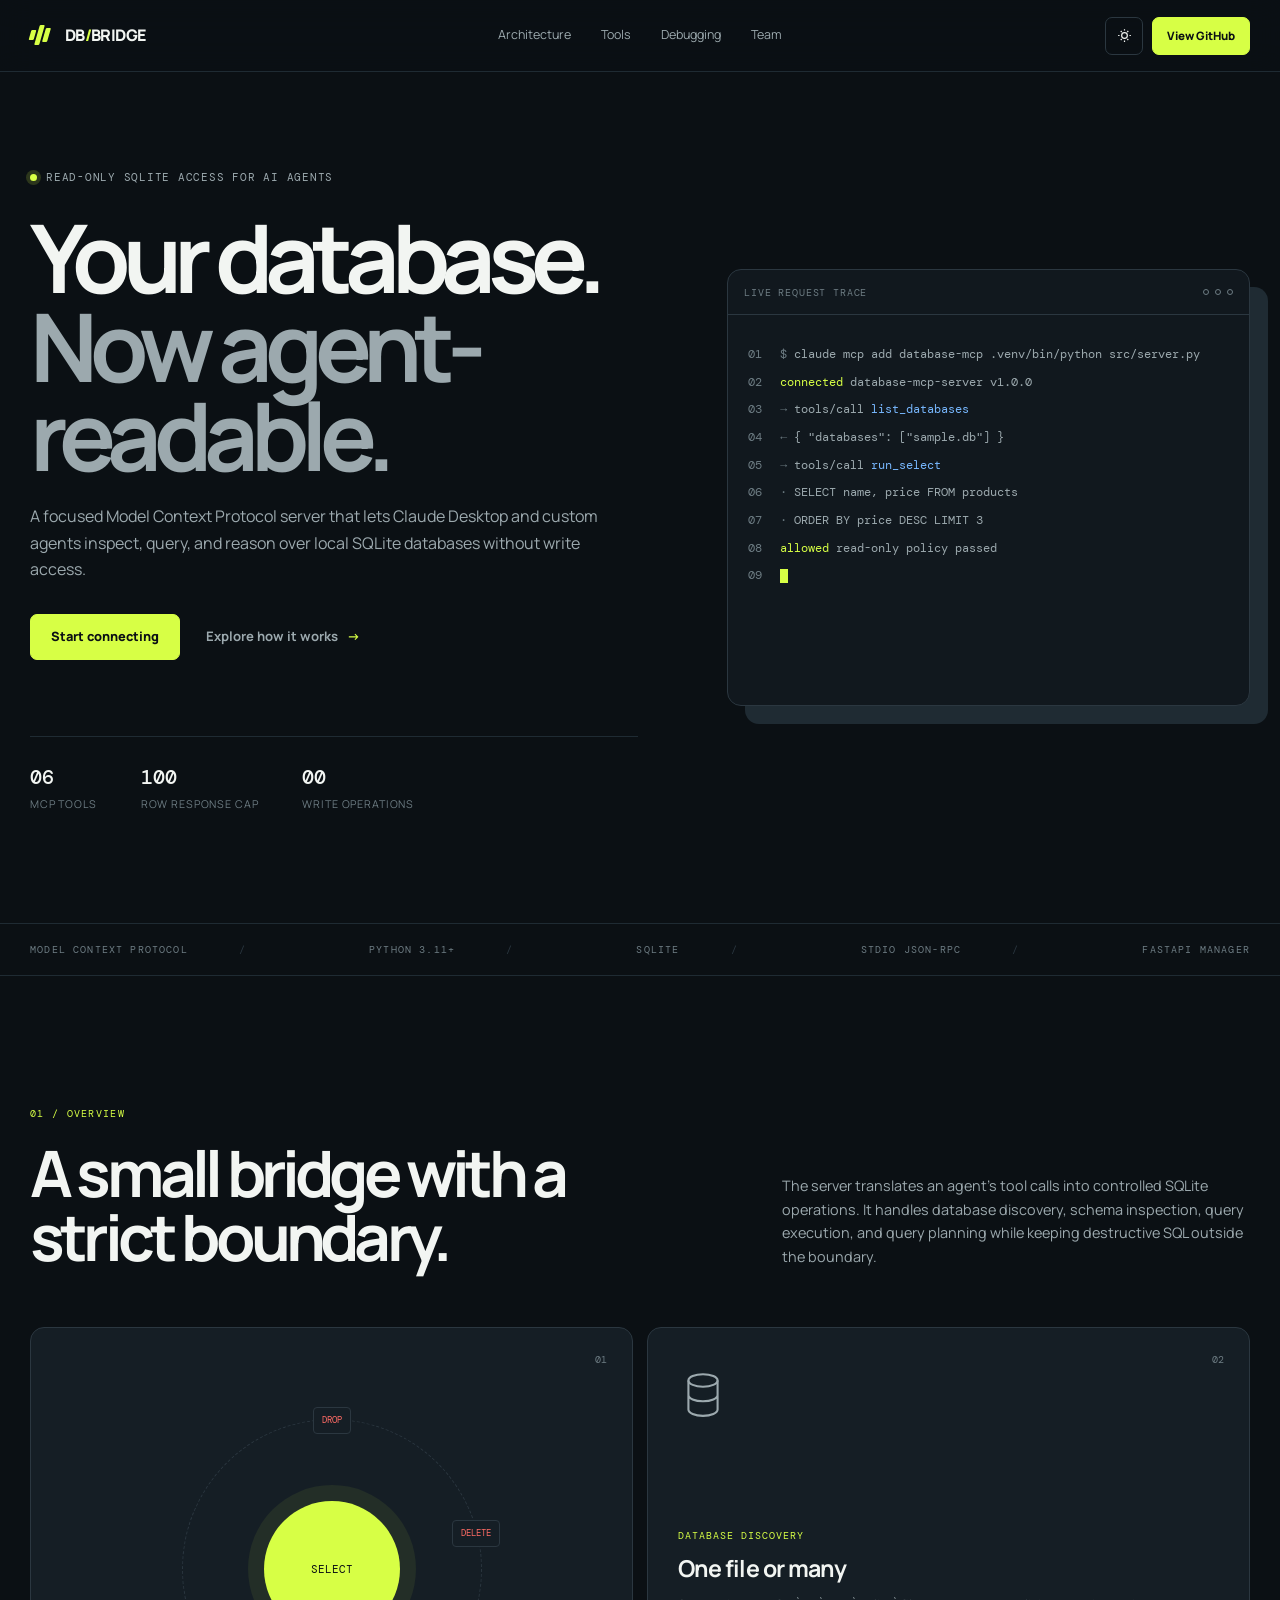
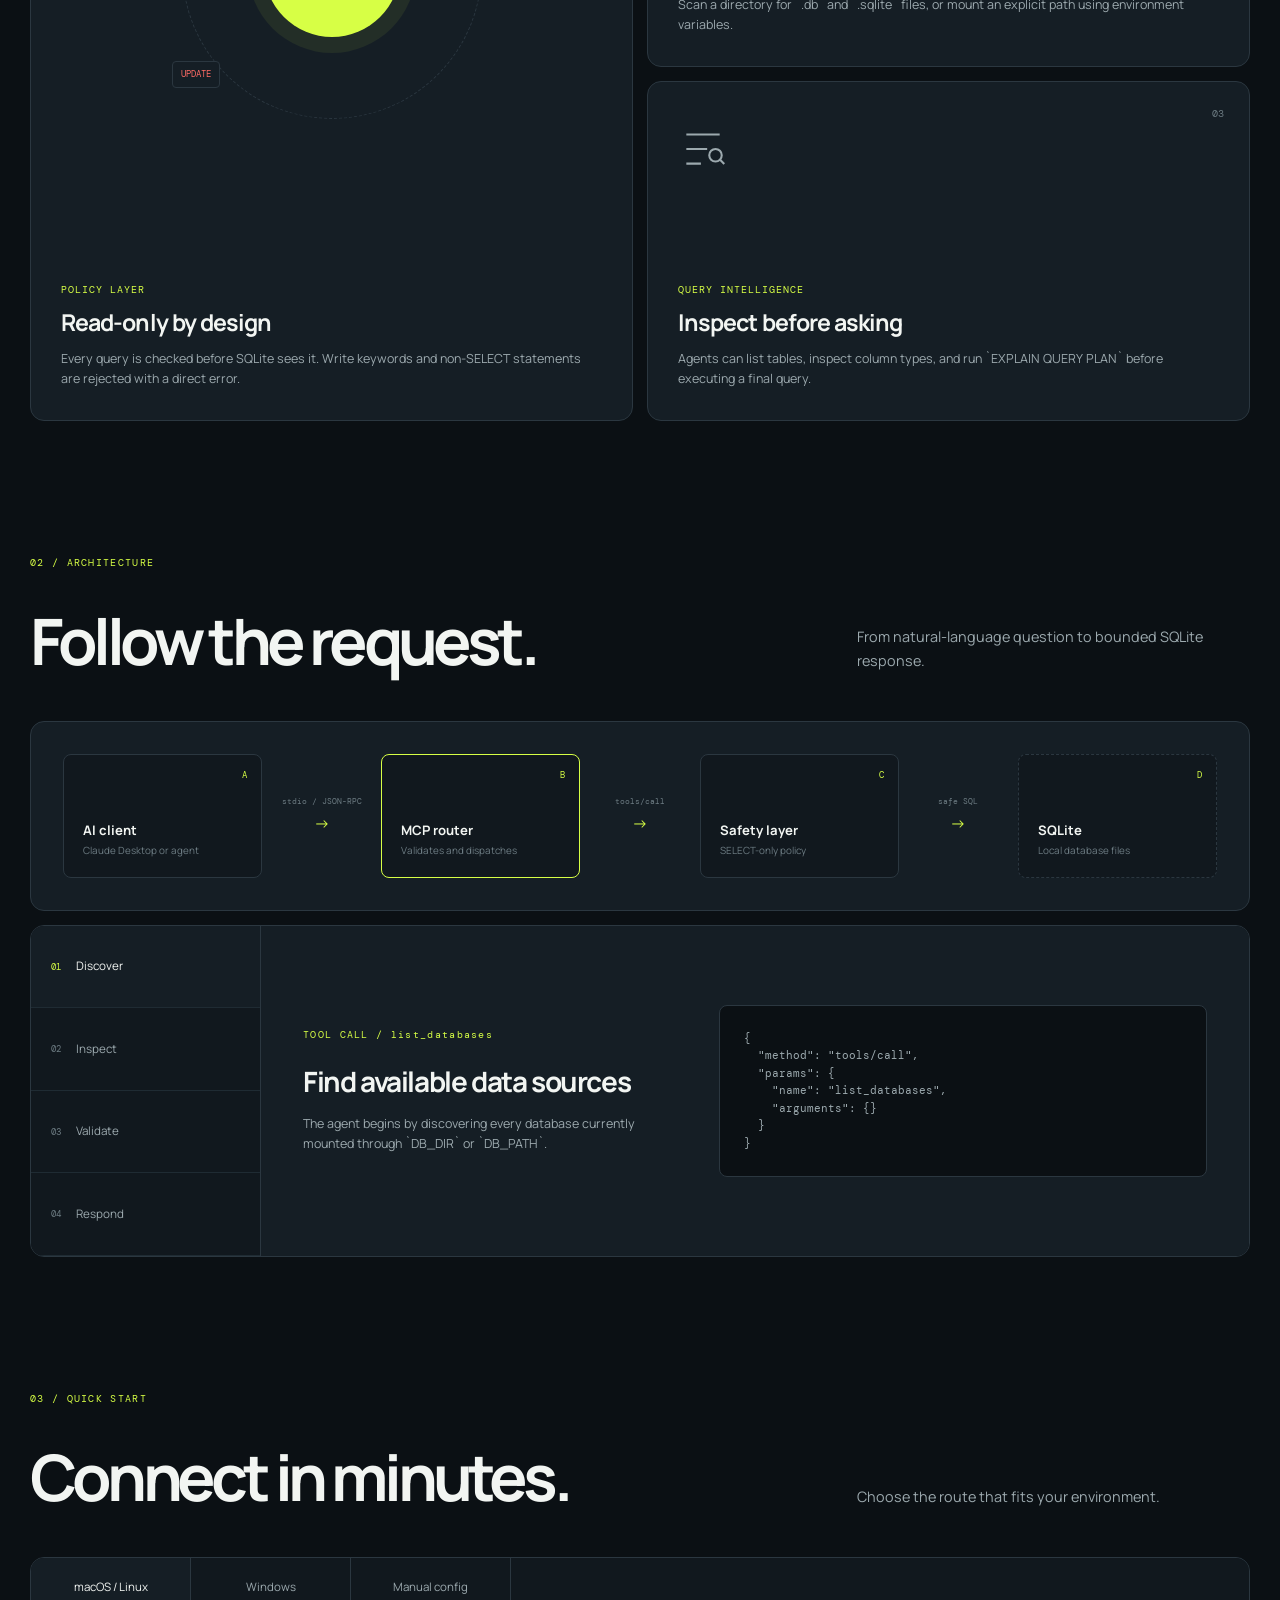
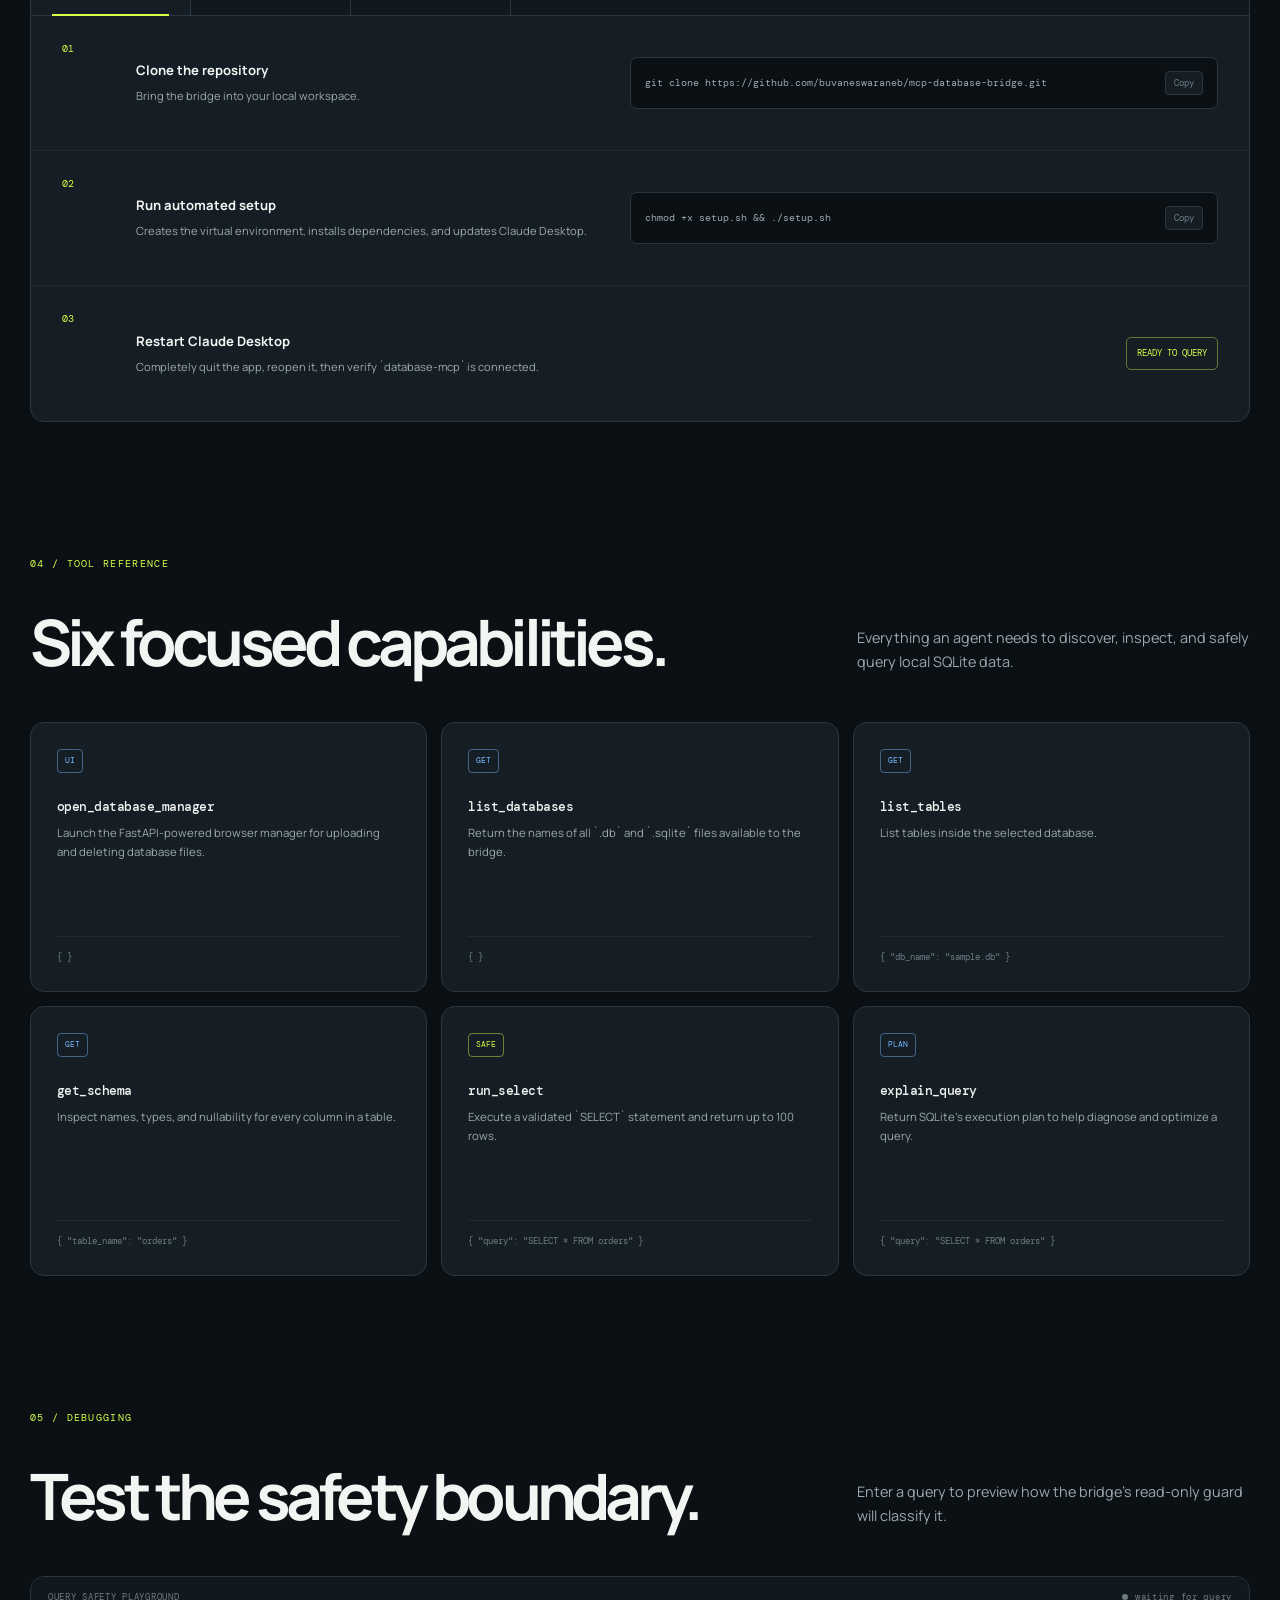
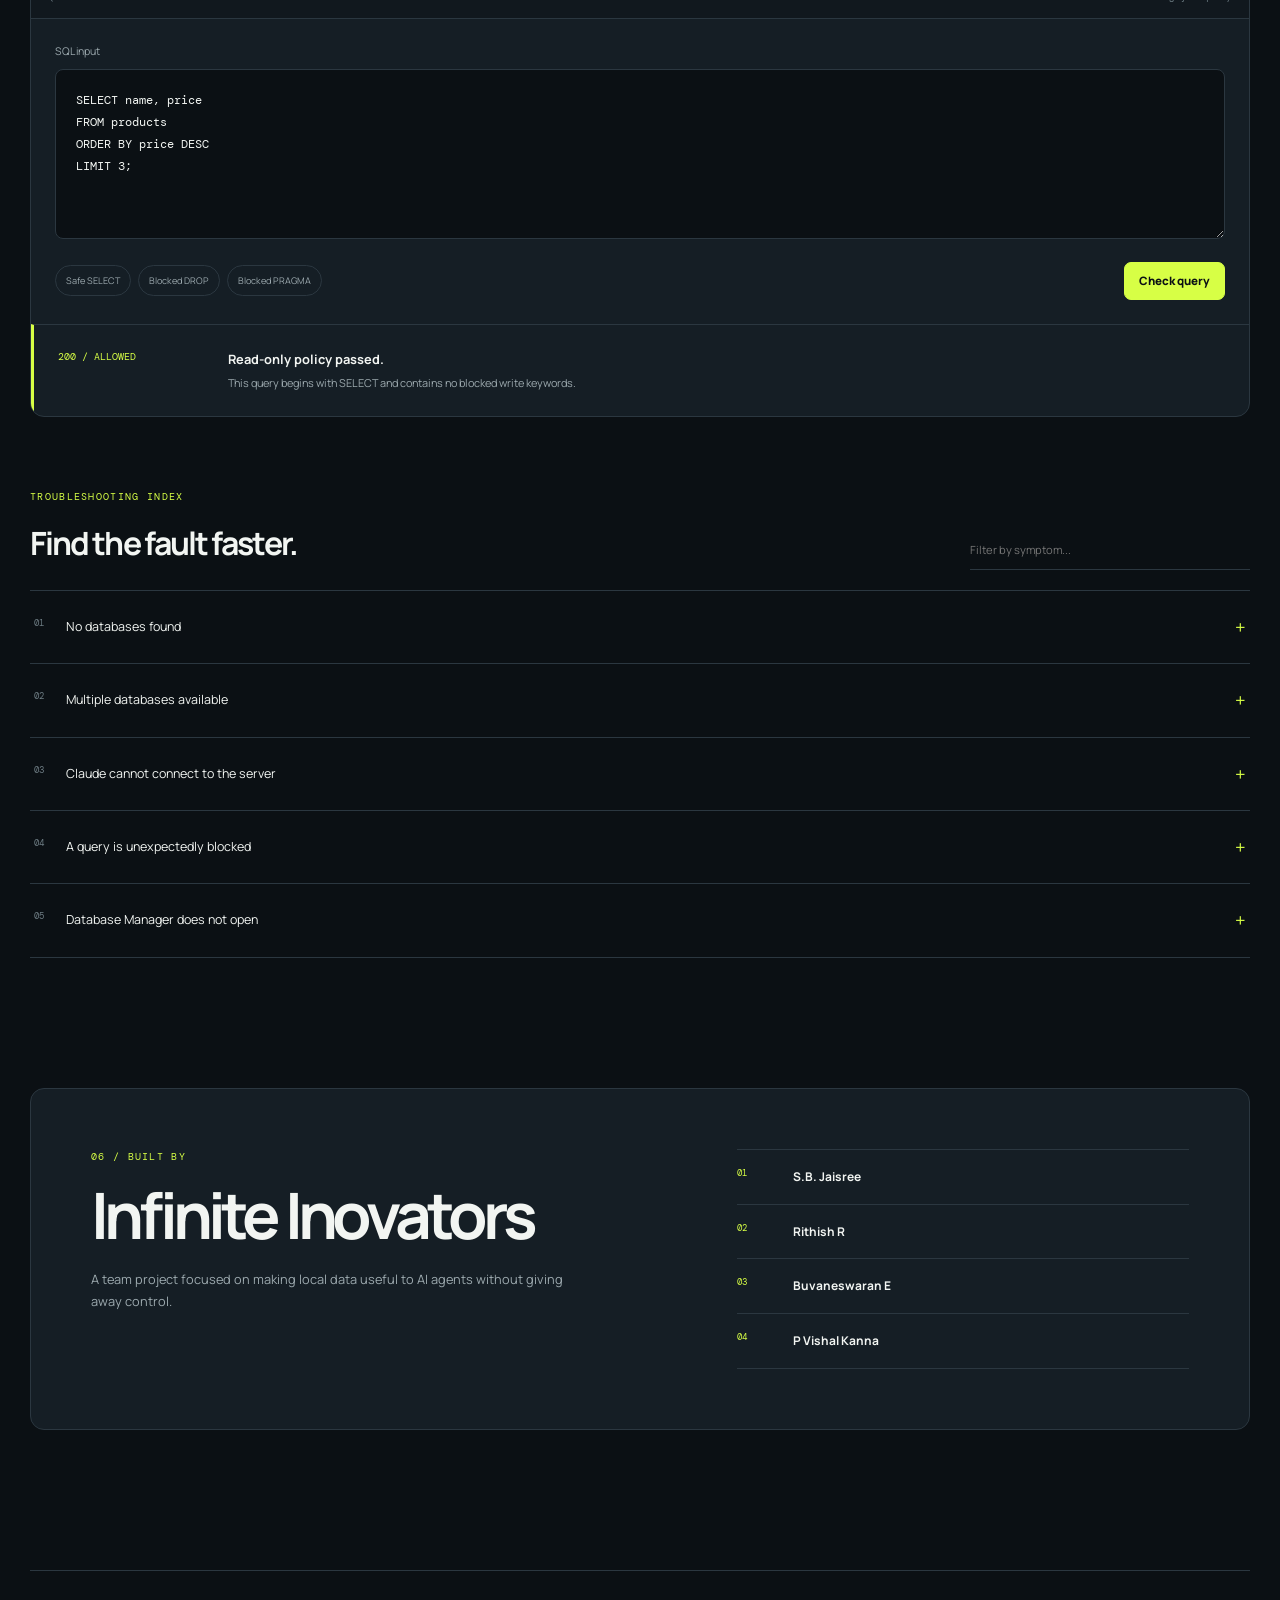
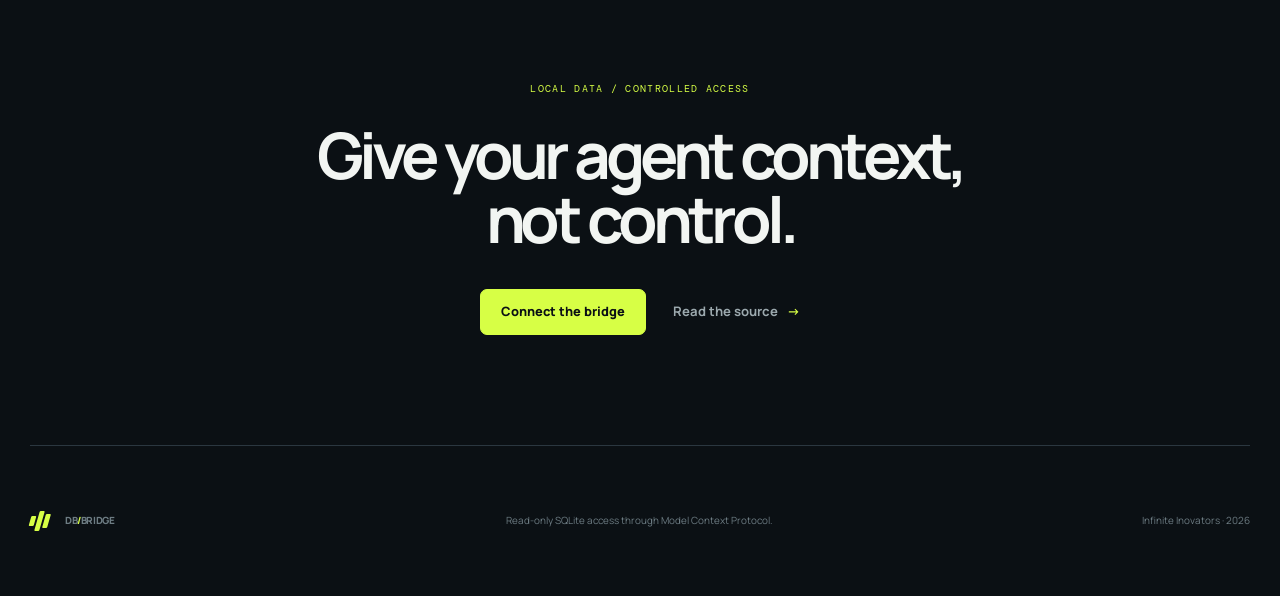
==== commit 16b395a2: "refactor: code" ====
--- a/docs/web/index.html
+++ b/docs/web/index.html
@@ -314,9 +314,9 @@
         </div>
         <div class="team-list" aria-label="Team members">
           <div><span>01</span><strong>S.B. Jaisree</strong></div>
-          <div><span>02</span><strong>Buvaneswaran E</strong></div>
-          <div><span>03</span><strong>P Vishal Kanna</strong></div>
-          <div><span>04</span><strong>Rithish R</strong></div>
+          <div><span>02</span><strong>Rithish R</strong></div>
+          <div><span>03</span><strong>Buvaneswaran E</strong></div>
+          <div><span>04</span><strong>P Vishal Kanna</strong></div>
         </div>
       </div>
     </section>
